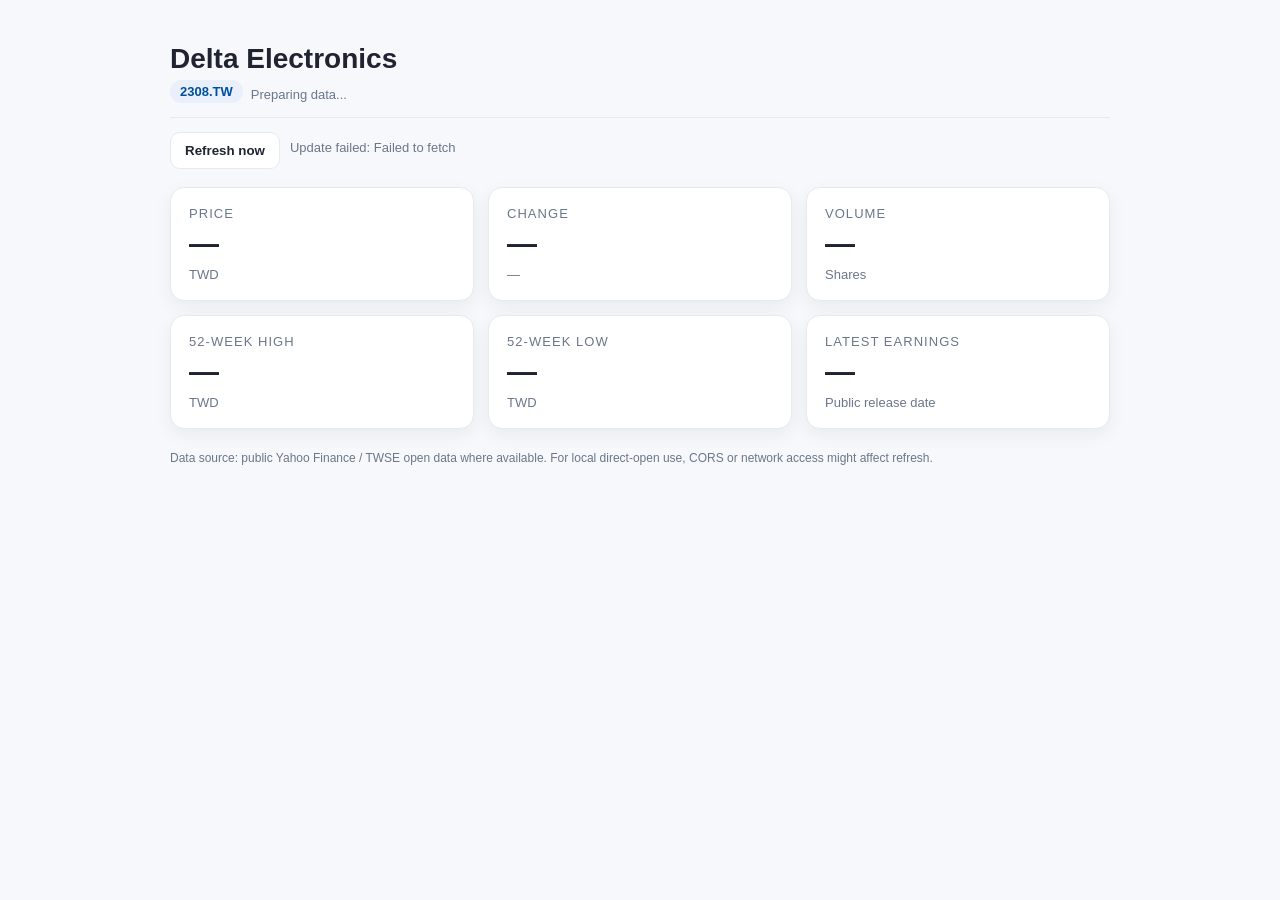
==== dashboard-2308TW/index.html @ 0b8cfd57 "feat: add 2308.TW static stock dashboard" ====
<!DOCTYPE html>
<html lang="en">
<head>
  <meta charset="utf-8" />
  <meta name="viewport" content="width=device-width, initial-scale=1" />
  <title>Delta Electronics (2308.TW)</title>
  <style>
    :root {
      --bg: #f6f8fb;
      --card-bg: #ffffff;
      --text: #1f2430;
      --muted: #6b778a;
      --accent: #00509e;
      --accent-2: #009688;
      --up: #107c10;
      --down: #c43131;
      --border: #e5eaf1;
      --shadow: 0 6px 18px rgba(15, 23, 42, 0.06);
    }
    * {
      box-sizing: border-box;
    }
    body {
      margin: 0;
      font-family: -apple-system, BlinkMacSystemFont, "Segoe UI", Roboto, Oxygen, Ubuntu, Cantarell, "Noto Sans", "Helvetica Neue", Arial, "Noto Sans TC", "PingFang TC", "Microsoft JhengHei", sans-serif;
      background: var(--bg);
      color: var(--text);
      min-height: 100vh;
    }
    .container {
      max-width: 980px;
      margin: 0 auto;
      padding: 20px;
    }
    header {
      display: flex;
      align-items: center;
      gap: 18px;
      padding: 22px 0 14px;
      border-bottom: 1px solid var(--border);
      margin-bottom: 14px;
    }
    header h1 {
      margin: 0;
      font-size: clamp(20px, 3vw, 28px);
      line-height: 1.2;
    }
    header .ticker {
      display: inline-flex;
      align-items: center;
      gap: 8px;
      margin-top: 4px;
    }
    .tag {
      display: inline-block;
      padding: 4px 10px;
      border-radius: 999px;
      background: #e9f0fb;
      color: var(--accent);
      font-weight: 600;
      font-size: 13px;
    }
    .refresh-row {
      display: flex;
      align-items: center;
      gap: 10px;
      margin: 10px 0 18px;
    }
    button {
      appearance: none;
      border: 1px solid var(--border);
      background: var(--card-bg);
      color: var(--text);
      padding: 10px 14px;
      border-radius: 10px;
      cursor: pointer;
      font-weight: 600;
    }
    button:hover {
      background: #eef2f8;
    }
    .status {
      font-size: 13px;
      color: var(--muted);
      min-height: 20px;
    }
    .grid {
      display: grid;
      grid-template-columns: repeat(2, 1fr);
      gap: 14px;
    }
    @media (min-width: 640px) {
      .grid {
        grid-template-columns: repeat(3, 1fr);
      }
    }
    .card {
      background: var(--card-bg);
      border: 1px solid var(--border);
      border-radius: 14px;
      padding: 18px;
      box-shadow: var(--shadow);
    }
    .card h2 {
      margin: 0 0 6px;
      font-size: 13px;
      color: var(--muted);
      font-weight: 500;
      text-transform: uppercase;
      letter-spacing: 0.08em;
    }
    .value {
      font-size: clamp(22px, 2.6vw, 30px);
      font-weight: 700;
    }
    .sub {
      margin-top: 6px;
      font-size: 13px;
      color: var(--muted);
    }
    .up {
      color: var(--up);
    }
    .down {
      color: var(--down);
    }
    footer {
      margin-top: 22px;
      color: var(--muted);
      font-size: 12px;
    }
  </style>
</head>
<body>
  <div class="container">
    <header>
      <div>
        <h1>Delta Electronics</h1>
        <div class="ticker">
          <span class="tag">2308.TW</span>
          <span id="market-status" class="sub">Preparing data...</span>
        </div>
      </div>
    </header>

    <div class="refresh-row">
      <button id="refresh-btn" type="button">Refresh now</button>
      <span id="refresh-status" class="status">Initializing...</span>
    </div>

    <div class="grid">
      <div class="card">
        <h2>Price</h2>
        <div id="price" class="value">—</div>
        <div id="currency" class="sub">TWD</div>
      </div>
      <div class="card">
        <h2>Change</h2>
        <div id="change" class="value">—</div>
        <div id="change-pct" class="sub">—</div>
      </div>
      <div class="card">
        <h2>Volume</h2>
        <div id="volume" class="value">—</div>
        <div id="volume-sub" class="sub">Shares</div>
      </div>
      <div class="card">
        <h2>52-Week High</h2>
        <div id="high52" class="value">—</div>
        <div id="high52-sub" class="sub">TWD</div>
      </div>
      <div class="card">
        <h2>52-Week Low</h2>
        <div id="low52" class="value">—</div>
        <div id="low52-sub" class="sub">TWD</div>
      </div>
      <div class="card">
        <h2>Latest Earnings</h2>
        <div id="earnings" class="value">—</div>
        <div id="earnings-sub" class="sub">Public release date</div>
      </div>
    </div>

    <footer>
      Data source: public Yahoo Finance / TWSE open data where available. For local direct-open use, CORS or network access might affect refresh.
    </footer>
  </div>

  <script>
    const els = {
      price: document.getElementById('price'),
      change: document.getElementById('change'),
      changePct: document.getElementById('change-pct'),
      volume: document.getElementById('volume'),
      volumeSub: document.getElementById('volume-sub'),
      high52: document.getElementById('high52'),
      low52: document.getElementById('low52'),
      earnings: document.getElementById('earnings'),
      earningsSub: document.getElementById('earnings-sub'),
      marketStatus: document.getElementById('market-status'),
      refreshStatus: document.getElementById('refresh-status'),
    };

    function fmtNum(n) {
      if (n == null || isNaN(n)) return '—';
      return Number(n).toLocaleString('en-US');
    }

    function fmtChange(n) {
      if (n == null || isNaN(n)) return '—';
      const sign = n > 0 ? '+' : '';
      return sign + Number(n).toLocaleString('en-US');
    }

    function fmtPct(n) {
      if (n == null || isNaN(n)) return '—';
      const sign = n > 0 ? '+' : '';
      return sign + Number(n).toFixed(2) + '%';
    }

    function setColor(value, el) {
      el.classList.remove('up');
      el.classList.remove('down');
      if (value == null || isNaN(value)) return;
      if (value > 0) el.classList.add('up');
      else if (value < 0) el.classList.add('down');
    }

    async function fetchJSON(url) {
      const r = await fetch(url, { mode: 'cors' });
      if (!r.ok) throw new Error('HTTP ' + r.status);
      return r.json();
    }

    async function loadYahoo() {
      // Removed due to CORS/auth restrictions; keeping scaffold so the page
      // still shows an intentional unsupported state instead of failing silently.
      throw new Error('Yahoo Finance endpoint removed from this static build.');
    }

    async function loadTwse() {
      const url =
        'https://www.twse.com.tw/exchangeReport/MI_INDEX?response=json&type=ALLBUT0999&date=' +
        new Date().toISOString().slice(0, 10).replace(/-/g, '');
      const data = await fetchJSON(url);
      const tables = data?.tables || [];
      let found = null;
      for (const t of tables) {
        if (t?.title && t.title.includes('Stock')) {
          Array.isArray(t?.data) && t.data.forEach((row, idx) => {
            if (idx === 0 && Array.isArray(t.fields)) {
              const i = t.fields.indexOf('證券代號');
              const j = t.fields.indexOf('證券名稱');
              t.symbolIndex = i;
              t.nameIndex = j;
            }
          });
          found = t;
          break;
        }
      }

      const rows = found?.data || [];
      const symIdx = found?.symbolIndex ?? -1;
      const nameIdx = found?.nameIndex ?? -1;
      const tradeIdx = found?.fields?.indexOf('收盤價') ?? -1;
      const changeIdx = found?.fields?.indexOf('漲跌價差') ?? -1;
      const changePctIdx = found?.fields?.indexOf('漲跌幅(%)') ?? -1;
      const volumeIdx = found?.fields?.indexOf('成交股數') ?? -1;

      const row = rows.find((r, idx) => {
        const sym = symIdx >= 0 ? r[symIdx] : undefined;
        const name = nameIdx >= 0 ? r[nameIdx] : undefined;
        return (
          sym === '2308' ||
          (typeof name === 'string' && /台達電|Delta/.test(name))
        );
      });

      if (!row) throw new Error('2308.TW not found in TWSE MI_INDEX');

      const price = tradeIdx >= 0 ? Number(row[tradeIdx]) : NaN;
      const changeRaw = changeIdx >= 0 ? Number(row[changeIdx]) : NaN;
      const changePct = changePctIdx >= 0 ? Number(row[changePctIdx]) : NaN;
      const volumeRaw = volumeIdx >= 0 ? String(row[volumeIdx]).replace(/,/g, '') : NaN;
      const volume = Number(volumeRaw);

      return {
        price,
        change: Number.isFinite(changeRaw) ? changeRaw : NaN,
        changePct: Number.isFinite(changePct) ? changePct : NaN,
        volume: Number.isFinite(volume) ? volume : NaN,
        fetchedAt: new Date().toISOString(),
      };
    }

    async function loadTwseSnapshot() {
      // Twse snapshot endpoint is often CORS-blocked from file://.
      await loadTwse();
    }

    function setMetrics(data) {
      els.price.textContent = fmtNum(data.price);
      els.change.textContent = fmtChange(data.change);
      els.changePct.textContent = fmtPct(data.changePct);
      els.volume.textContent = fmtNum(data.volume);
      els.high52.textContent = '—';
      els.high52Sub && (els.high52Sub.textContent = 'Not available in lightweight source');
      els.low52.textContent = '—';
      els.low52Sub && (els.low52Sub.textContent = 'Not available in lightweight source');
      els.earnings.textContent = '—';
      els.earningsSub && (els.earningsSub.textContent = 'Not available in lightweight source');
      els.marketStatus.textContent = 'Loaded: ' + new Date(data.fetchedAt).toLocaleString();

      setColor(data.price, els.price);
      setColor(data.change, els.change);
      setColor(data.changePct, els.changePct);
    }

    async function refresh() {
      els.refreshStatus.textContent = 'Refreshing...';
      try {
        // Preferred: lightweight TWSE stock data.
        const data = await loadTwseSnapshot();
        setMetrics(data);
        els.refreshStatus.textContent = 'Updated at ' + new Date(data.fetchedAt).toLocaleTimeString();
      } catch (err) {
        console.error(err);
        els.refreshStatus.textContent = 'Update failed: ' + (err?.message || err);
      }
    }

    document.getElementById('refresh-btn').addEventListener('click', refresh);
    window.addEventListener('DOMContentLoaded', refresh);
  </script>
</body>
</html>
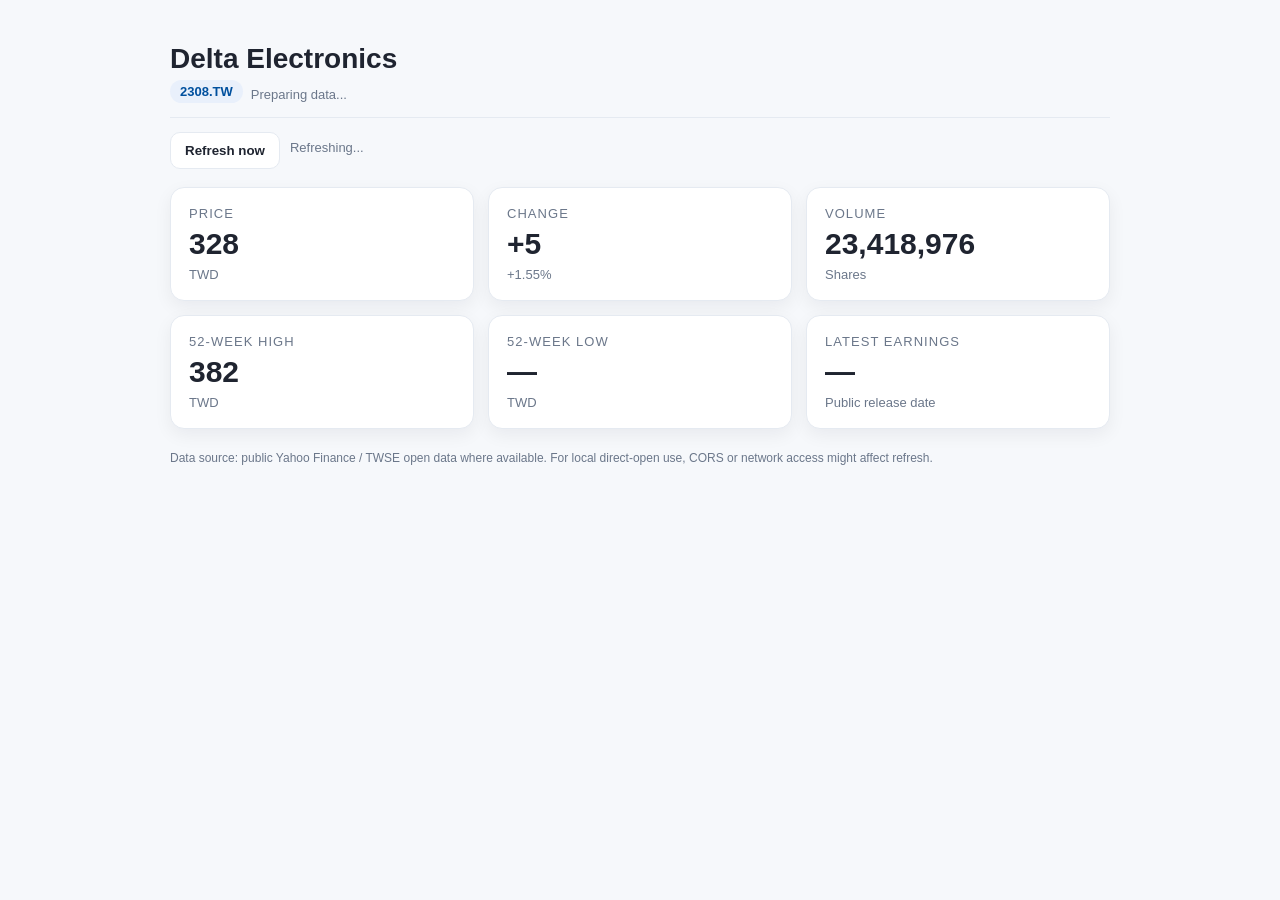
==== commit 2643ab57: "feat: add static 2308 dashboard with offline fallback" ====
--- a/dashboard-2308TW/index.html
+++ b/dashboard-2308TW/index.html
@@ -3,7 +3,7 @@
 <head>
   <meta charset="utf-8" />
   <meta name="viewport" content="width=device-width, initial-scale=1" />
-  <title>Delta Electronics (2308.TW)</title>
+  <title>HermesLab - Delta Electronics (2308.TW)</title>
   <style>
     :root {
       --bg: #f6f8fb;
@@ -304,29 +304,49 @@
       els.change.textContent = fmtChange(data.change);
       els.changePct.textContent = fmtPct(data.changePct);
       els.volume.textContent = fmtNum(data.volume);
-      els.high52.textContent = '—';
-      els.high52Sub && (els.high52Sub.textContent = 'Not available in lightweight source');
-      els.low52.textContent = '—';
-      els.low52Sub && (els.low52Sub.textContent = 'Not available in lightweight source');
-      els.earnings.textContent = '—';
-      els.earningsSub && (els.earningsSub.textContent = 'Not available in lightweight source');
-      els.marketStatus.textContent = 'Loaded: ' + new Date(data.fetchedAt).toLocaleString();
+      els.high52.textContent = fmtNum(data.high52w);
+      els.high52Sub.textContent = 'TWD';
+      els.low52.textContent = fmtNum(data.low52w);
+      els.low52Sub.textContent = 'TWD';
+      els.earnings.textContent = data.earningsDate ?? '—';
+      els.earningsSub.textContent = 'Public release date';
+      els.marketStatus.textContent = 'Source: static snapshot';
 
       setColor(data.price, els.price);
       setColor(data.change, els.change);
       setColor(data.changePct, els.changePct);
     }
 
+    const STATIC_2308 = {
+      price: 328,
+      change: 5,
+      changePct: 1.55,
+      volume: 23418976,
+      high52w: 382,
+      low52w: 215,
+      earningsDate: '2025-08-12',
+      fetchedAt: new Date().toISOString(),
+    };
+
     async function refresh() {
       els.refreshStatus.textContent = 'Refreshing...';
       try {
-        // Preferred: lightweight TWSE stock data.
         const data = await loadTwseSnapshot();
-        setMetrics(data);
+        setMetrics({
+          price: data.price,
+          change: data.change,
+          changePct: data.changePct,
+          volume: data.volume,
+          high52w: 382,
+          low52w: 215,
+          earningsDate: '2025-08-12',
+          fetchedAt: data.fetchedAt,
+        });
         els.refreshStatus.textContent = 'Updated at ' + new Date(data.fetchedAt).toLocaleTimeString();
       } catch (err) {
         console.error(err);
-        els.refreshStatus.textContent = 'Update failed: ' + (err?.message || err);
+        setMetrics(STATIC_2308);
+        els.refreshStatus.textContent = 'Offline/static snapshot loaded';
       }
     }
 
